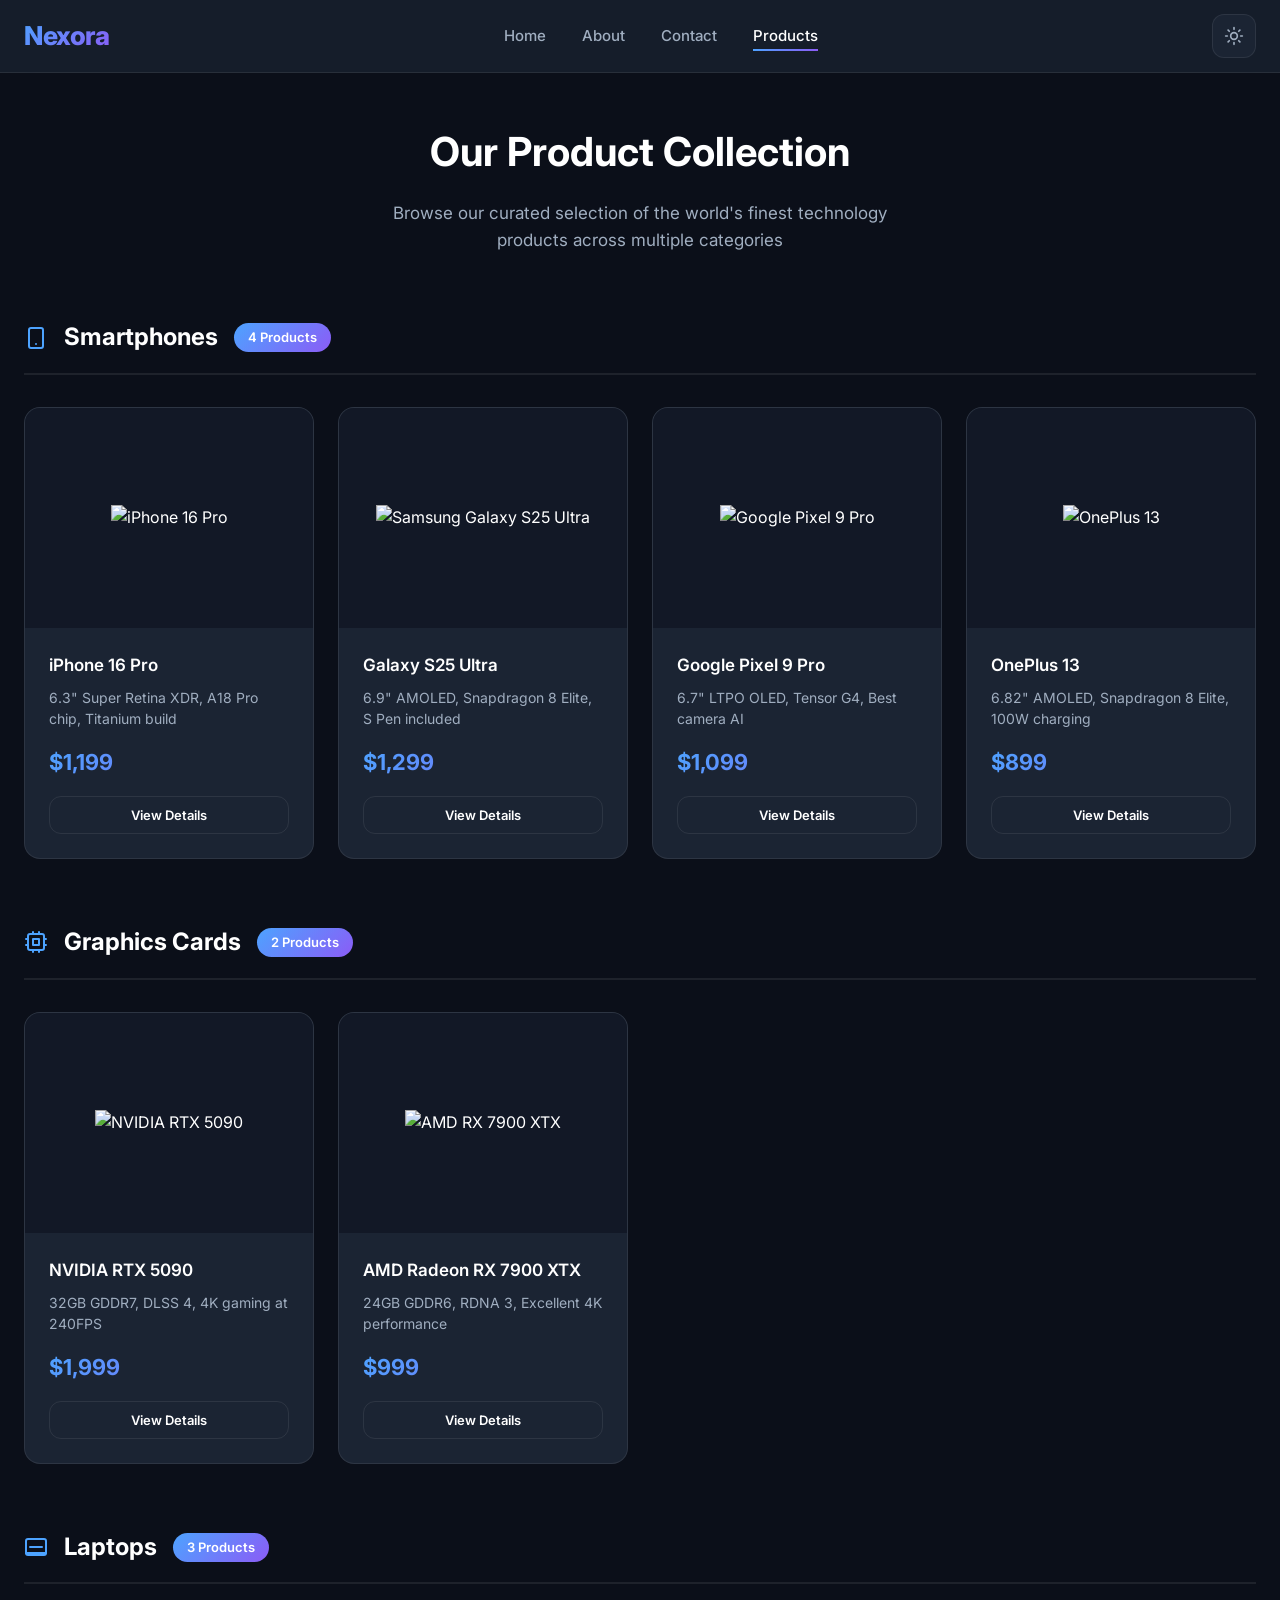
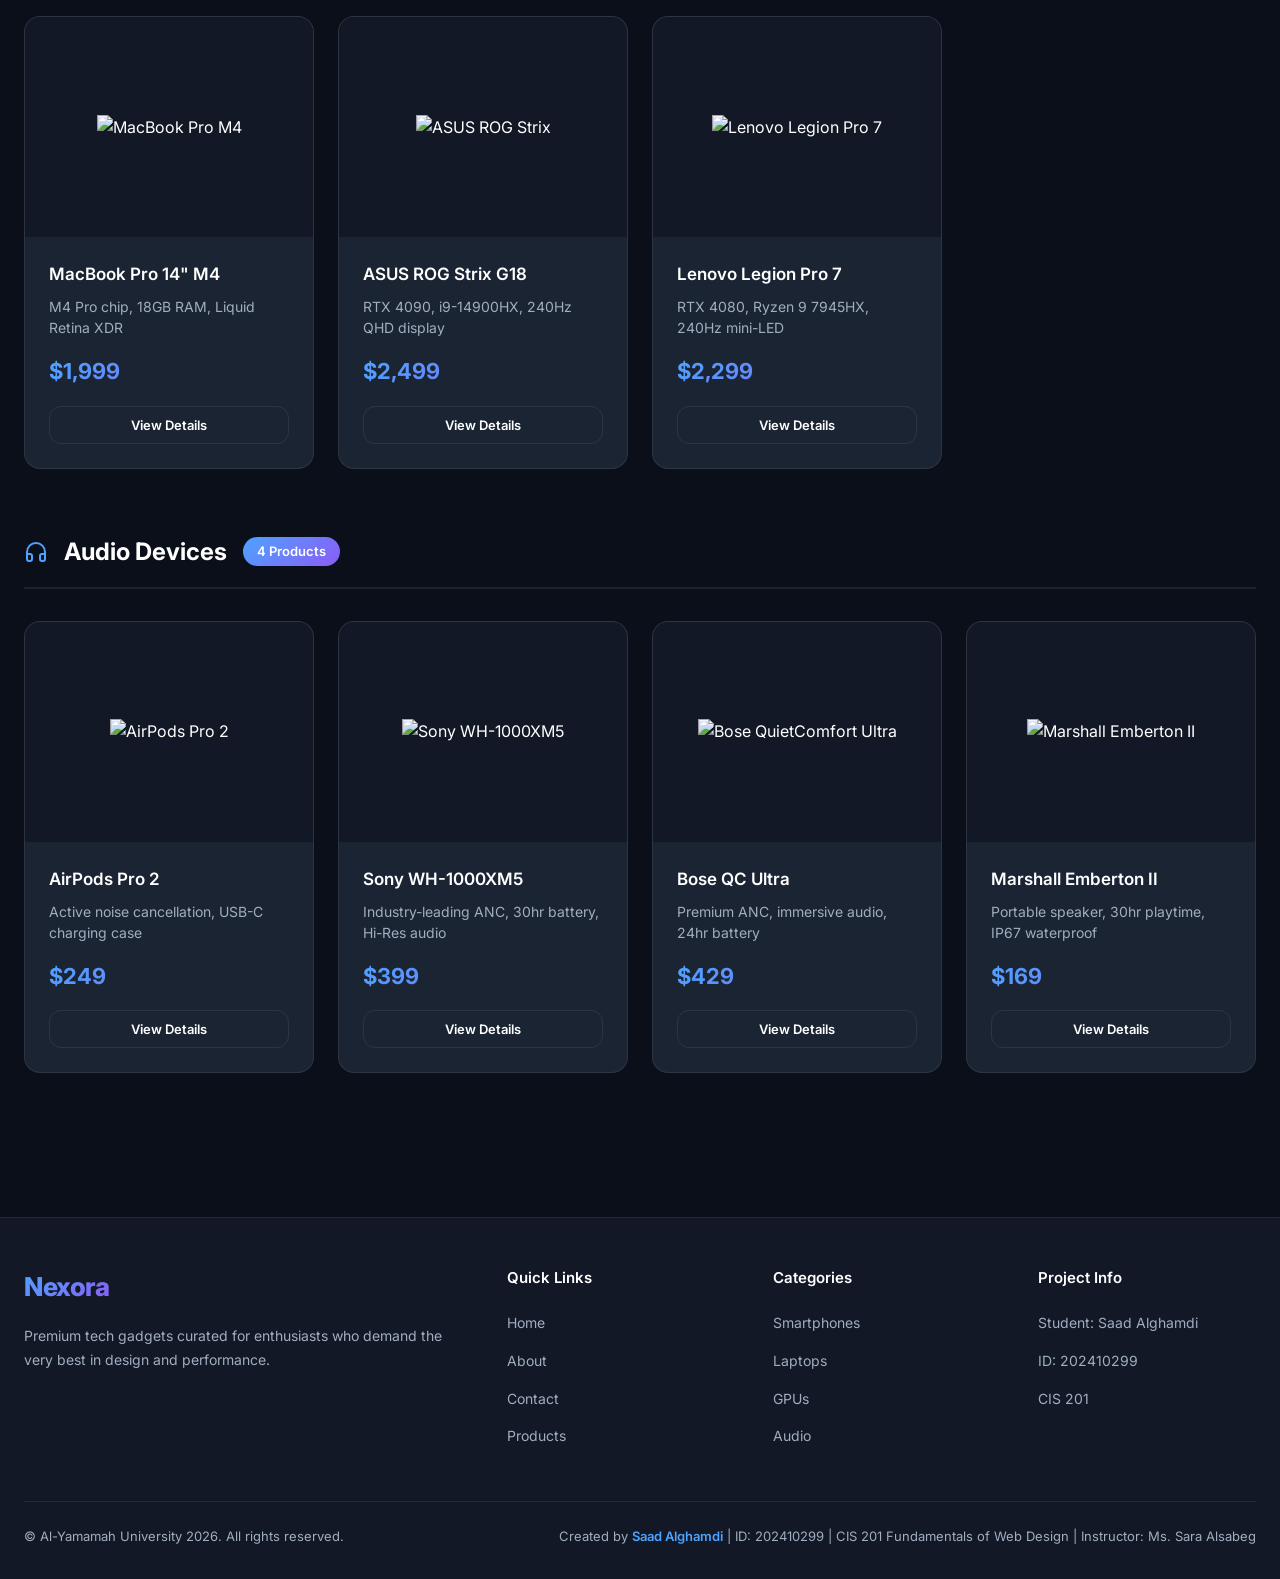
==== product.html @ 5559f3b5 "Add files via upload" ====
<!DOCTYPE html>
<html lang="en">
<head>
  <meta charset="UTF-8">
  <meta name="viewport" content="width=device-width, initial-scale=1.0">
  <title>Products - Nexora Tech</title>
  <link rel="stylesheet" href="MyStyle.css">
</head>
<body>

  <div class="page-loader">
    <div class="loader-spinner"></div>
  </div>

  <nav class="navbar">
    <div class="container">
      <a href="index.html" class="logo">Nexora</a>
      <ul class="nav-links" id="nav-links">
        <li><a href="index.html">Home</a></li>
        <li><a href="about.html">About</a></li>
        <li><a href="contact.html">Contact</a></li>
        <li><a href="product.html">Products</a></li>
      </ul>
      <div class="nav-actions">
        <button class="theme-toggle" id="theme-toggle" aria-label="Toggle theme">
          <svg xmlns="http://www.w3.org/2000/svg" width="20" height="20" viewBox="0 0 24 24" fill="none" stroke="currentColor" stroke-width="2" stroke-linecap="round" stroke-linejoin="round"><circle cx="12" cy="12" r="4"></circle><path d="M12 2v2"></path><path d="M12 20v2"></path><path d="m4.93 4.93 1.41 1.41"></path><path d="m17.66 17.66 1.41 1.41"></path><path d="M2 12h2"></path><path d="M20 12h2"></path><path d="m6.34 17.66-1.41 1.41"></path><path d="m19.07 4.93-1.41 1.41"></path></svg>
        </button>
        <button class="mobile-menu-btn" id="mobile-menu-btn" aria-label="Menu">
          <svg xmlns="http://www.w3.org/2000/svg" width="24" height="24" viewBox="0 0 24 24" fill="none" stroke="currentColor" stroke-width="2" stroke-linecap="round" stroke-linejoin="round"><line x1="4" y1="6" x2="20" y2="6"></line><line x1="4" y1="12" x2="20" y2="12"></line><line x1="4" y1="18" x2="20" y2="18"></line></svg>
        </button>
      </div>
    </div>
  </nav>

  <section class="contact-section" style="padding-top: 120px;">
    <div class="container">
      <div class="section-header fade-in">
        <h2>Our Product Collection</h2>
        <p>Browse our curated selection of the world's finest technology products across multiple categories</p>
      </div>

      <div class="category-section fade-in">
        <div class="category-header">
          <svg xmlns="http://www.w3.org/2000/svg" width="24" height="24" viewBox="0 0 24 24" fill="none" stroke="currentColor" stroke-width="2" stroke-linecap="round" stroke-linejoin="round" style="color: var(--accent-primary);"><rect x="5" y="2" width="14" height="20" rx="2" ry="2"></rect><line x1="12" y1="18" x2="12.01" y2="18"></line></svg>
          <h3>Smartphones</h3>
          <span class="category-count">4 Products</span>
        </div>
        <div class="products-grid">
          <div class="product-card">
            <div class="product-image">
              <img src="images/renamed/iphone16pro.png" alt="iPhone 16 Pro">
            </div>
            <div class="product-info">
              <h4>iPhone 16 Pro</h4>
              <p>6.3" Super Retina XDR, A18 Pro chip, Titanium build</p>
              <span class="product-price">$1,199</span>
              <button class="btn btn-outline btn-sm" style="width: 100%;">View Details</button>
            </div>
          </div>
          <div class="product-card">
            <div class="product-image">
              <img src="images/renamed/galaxy-s25-ultra.png" alt="Samsung Galaxy S25 Ultra">
            </div>
            <div class="product-info">
              <h4>Galaxy S25 Ultra</h4>
              <p>6.9" AMOLED, Snapdragon 8 Elite, S Pen included</p>
              <span class="product-price">$1,299</span>
              <button class="btn btn-outline btn-sm" style="width: 100%;">View Details</button>
            </div>
          </div>
          <div class="product-card">
            <div class="product-image">
              <img src="images/renamed/pixel-9-pro.png" alt="Google Pixel 9 Pro">
            </div>
            <div class="product-info">
              <h4>Google Pixel 9 Pro</h4>
              <p>6.7" LTPO OLED, Tensor G4, Best camera AI</p>
              <span class="product-price">$1,099</span>
              <button class="btn btn-outline btn-sm" style="width: 100%;">View Details</button>
            </div>
          </div>
          <div class="product-card">
            <div class="product-image">
              <img src="images/renamed/oneplus-13.png" alt="OnePlus 13">
            </div>
            <div class="product-info">
              <h4>OnePlus 13</h4>
              <p>6.82" AMOLED, Snapdragon 8 Elite, 100W charging</p>
              <span class="product-price">$899</span>
              <button class="btn btn-outline btn-sm" style="width: 100%;">View Details</button>
            </div>
          </div>
        </div>
      </div>

      <div class="category-section fade-in">
        <div class="category-header">
          <svg xmlns="http://www.w3.org/2000/svg" width="24" height="24" viewBox="0 0 24 24" fill="none" stroke="currentColor" stroke-width="2" stroke-linecap="round" stroke-linejoin="round" style="color: var(--accent-primary);"><rect x="4" y="4" width="16" height="16" rx="2"></rect><rect x="9" y="9" width="6" height="6"></rect><path d="M15 2v2"></path><path d="M15 20v2"></path><path d="M2 15h2"></path><path d="M2 9h2"></path><path d="M20 15h2"></path><path d="M20 9h2"></path><path d="M9 2v2"></path><path d="M9 20v2"></path></svg>
          <h3>Graphics Cards</h3>
          <span class="category-count">2 Products</span>
        </div>
        <div class="products-grid">
          <div class="product-card">
            <div class="product-image">
              <img src="images/renamed/rtx5090.png" alt="NVIDIA RTX 5090">
            </div>
            <div class="product-info">
              <h4>NVIDIA RTX 5090</h4>
              <p>32GB GDDR7, DLSS 4, 4K gaming at 240FPS</p>
              <span class="product-price">$1,999</span>
              <button class="btn btn-outline btn-sm" style="width: 100%;">View Details</button>
            </div>
          </div>
          <div class="product-card">
            <div class="product-image">
              <img src="images/renamed/rx7900xtx.png" alt="AMD RX 7900 XTX">
            </div>
            <div class="product-info">
              <h4>AMD Radeon RX 7900 XTX</h4>
              <p>24GB GDDR6, RDNA 3, Excellent 4K performance</p>
              <span class="product-price">$999</span>
              <button class="btn btn-outline btn-sm" style="width: 100%;">View Details</button>
            </div>
          </div>
        </div>
      </div>

      <div class="category-section fade-in">
        <div class="category-header">
          <svg xmlns="http://www.w3.org/2000/svg" width="24" height="24" viewBox="0 0 24 24" fill="none" stroke="currentColor" stroke-width="2" stroke-linecap="round" stroke-linejoin="round" style="color: var(--accent-primary);"><path d="M4 4h16c1.1 0 2 .9 2 2v12c0 1.1-.9 2-2 2H4c-1.1 0-2-.9-2-2V6c0-1.1.9-2 2-2z"></path><path d="M2 18h20"></path><path d="M6 12h12"></path></svg>
          <h3>Laptops</h3>
          <span class="category-count">3 Products</span>
        </div>
        <div class="products-grid">
          <div class="product-card">
            <div class="product-image">
              <img src="images/renamed/macbook-pro-m4.png" alt="MacBook Pro M4">
            </div>
            <div class="product-info">
              <h4>MacBook Pro 14" M4</h4>
              <p>M4 Pro chip, 18GB RAM, Liquid Retina XDR</p>
              <span class="product-price">$1,999</span>
              <button class="btn btn-outline btn-sm" style="width: 100%;">View Details</button>
            </div>
          </div>
          <div class="product-card">
            <div class="product-image">
              <img src="images/renamed/asus-rog.png" alt="ASUS ROG Strix">
            </div>
            <div class="product-info">
              <h4>ASUS ROG Strix G18</h4>
              <p>RTX 4090, i9-14900HX, 240Hz QHD display</p>
              <span class="product-price">$2,499</span>
              <button class="btn btn-outline btn-sm" style="width: 100%;">View Details</button>
            </div>
          </div>
          <div class="product-card">
            <div class="product-image">
              <img src="images/renamed/legion-pro-7.png" alt="Lenovo Legion Pro 7">
            </div>
            <div class="product-info">
              <h4>Lenovo Legion Pro 7</h4>
              <p>RTX 4080, Ryzen 9 7945HX, 240Hz mini-LED</p>
              <span class="product-price">$2,299</span>
              <button class="btn btn-outline btn-sm" style="width: 100%;">View Details</button>
            </div>
          </div>
        </div>
      </div>

      <div class="category-section fade-in">
        <div class="category-header">
          <svg xmlns="http://www.w3.org/2000/svg" width="24" height="24" viewBox="0 0 24 24" fill="none" stroke="currentColor" stroke-width="2" stroke-linecap="round" stroke-linejoin="round" style="color: var(--accent-primary);"><path d="M3 18v-6a9 9 0 0 1 18 0v6"></path><path d="M21 19a2 2 0 0 1-2 2h-1a2 2 0 0 1-2-2v-3a2 2 0 0 1 2-2h3zM3 19a2 2 0 0 0 2 2h1a2 2 0 0 0 2-2v-3a2 2 0 0 0-2-2H3z"></path></svg>
          <h3>Audio Devices</h3>
          <span class="category-count">4 Products</span>
        </div>
        <div class="products-grid">
          <div class="product-card">
            <div class="product-image">
              <img src="images/renamed/airpodspro.png" alt="AirPods Pro 2">
            </div>
            <div class="product-info">
              <h4>AirPods Pro 2</h4>
              <p>Active noise cancellation, USB-C charging case</p>
              <span class="product-price">$249</span>
              <button class="btn btn-outline btn-sm" style="width: 100%;">View Details</button>
            </div>
          </div>
          <div class="product-card">
            <div class="product-image">
              <img src="images/renamed/sony-wh1000xm5.png" alt="Sony WH-1000XM5">
            </div>
            <div class="product-info">
              <h4>Sony WH-1000XM5</h4>
              <p>Industry-leading ANC, 30hr battery, Hi-Res audio</p>
              <span class="product-price">$399</span>
              <button class="btn btn-outline btn-sm" style="width: 100%;">View Details</button>
            </div>
          </div>
          <div class="product-card">
            <div class="product-image">
              <img src="images/renamed/bose-qc-ultra.png" alt="Bose QuietComfort Ultra">
            </div>
            <div class="product-info">
              <h4>Bose QC Ultra</h4>
              <p>Premium ANC, immersive audio, 24hr battery</p>
              <span class="product-price">$429</span>
              <button class="btn btn-outline btn-sm" style="width: 100%;">View Details</button>
            </div>
          </div>
          <div class="product-card">
            <div class="product-image">
              <img src="images/renamed/marshall-emberton.png" alt="Marshall Emberton II">
            </div>
            <div class="product-info">
              <h4>Marshall Emberton II</h4>
              <p>Portable speaker, 30hr playtime, IP67 waterproof</p>
              <span class="product-price">$169</span>
              <button class="btn btn-outline btn-sm" style="width: 100%;">View Details</button>
            </div>
          </div>
        </div>
      </div>

    </div>
  </section>

  <footer class="footer">
    <div class="container">
      <div class="footer-content">
        <div class="footer-brand">
          <a href="index.html" class="logo">Nexora</a>
          <p>Premium tech gadgets curated for enthusiasts who demand the very best in design and performance.</p>
        </div>
        <div class="footer-col">
          <h4>Quick Links</h4>
          <ul>
            <li><a href="index.html">Home</a></li>
            <li><a href="about.html">About</a></li>
            <li><a href="contact.html">Contact</a></li>
            <li><a href="product.html">Products</a></li>
          </ul>
        </div>
        <div class="footer-col">
          <h4>Categories</h4>
          <ul>
            <li><a href="product.html">Smartphones</a></li>
            <li><a href="product.html">Laptops</a></li>
            <li><a href="product.html">GPUs</a></li>
            <li><a href="product.html">Audio</a></li>
          </ul>
        </div>
        <div class="footer-col">
          <h4>Project Info</h4>
          <ul>
            <li><a href="about.html">Student: Saad Alghamdi</a></li>
            <li><a href="about.html">ID: 202410299</a></li>
            <li><a href="about.html">CIS 201</a></li>
          </ul>
        </div>
      </div>
      <div class="footer-bottom">
        <p>&copy; Al-Yamamah University 2026. All rights reserved.</p>
        <p class="footer-student">Created by <span>Saad Alghamdi</span> | ID: 202410299 | CIS 201 Fundamentals of Web Design | Instructor: Ms. Sara Alsabeg</p>
      </div>
    </div>
  </footer>

  <script src="Myjs.js"></script>
</body>
</html>
---- MyStyle.css ----
@import url('https://fonts.googleapis.com/css2?family=Inter:wght@300;400;500;600;700;800&family=Poppins:wght@300;400;500;600;700&display=swap');

:root {
  --bg-primary: #0b0f19;
  --bg-secondary: #121826;
  --bg-card: #1b2433;
  --accent-primary: #4da3ff;
  --accent-secondary: #8b5cf6;
  --text-primary: #ffffff;
  --text-muted: #a0aec0;
  --border-color: rgba(255, 255, 255, 0.08);
  --glow-color: rgba(77, 163, 255, 0.35);
  --shadow-card: 0 8px 32px rgba(0, 0, 0, 0.4);
  --shadow-hover: 0 12px 48px rgba(77, 163, 255, 0.15);
  --glass-bg: rgba(27, 36, 51, 0.7);
  --glass-blur: 20px;
  --gradient-hero: linear-gradient(135deg, #0b0f19 0%, #121826 50%, #1a1f3a 100%);
  --gradient-accent: linear-gradient(135deg, #4da3ff 0%, #8b5cf6 100%);
  --font-main: 'Inter', 'Segoe UI', 'Poppins', sans-serif;
  --transition: all 0.3s cubic-bezier(0.4, 0, 0.2, 1);
  --radius-sm: 8px;
  --radius-md: 12px;
  --radius-lg: 16px;
  --radius-xl: 24px;
}

[data-theme="light"] {
  --bg-primary: #f0f2f5;
  --bg-secondary: #ffffff;
  --bg-card: #ffffff;
  --text-primary: #1a202c;
  --text-muted: #4a5568;
  --border-color: rgba(0, 0, 0, 0.08);
  --glow-color: rgba(77, 163, 255, 0.2);
  --shadow-card: 0 8px 32px rgba(0, 0, 0, 0.08);
  --shadow-hover: 0 12px 48px rgba(77, 163, 255, 0.12);
  --glass-bg: rgba(255, 255, 255, 0.75);
  --gradient-hero: linear-gradient(135deg, #f0f2f5 0%, #e2e8f0 50%, #dbeafe 100%);
}

* {
  margin: 0;
  padding: 0;
  box-sizing: border-box;
}

html {
  scroll-behavior: smooth;
}

body {
  font-family: var(--font-main);
  background: var(--bg-primary);
  color: var(--text-primary);
  line-height: 1.6;
  overflow-x: hidden;
  transition: background 0.3s ease, color 0.3s ease;
}

.container {
  max-width: 1280px;
  margin: 0 auto;
  padding: 0 24px;
}

.navbar {
  position: fixed;
  top: 0;
  left: 0;
  right: 0;
  z-index: 1000;
  background: var(--glass-bg);
  backdrop-filter: blur(var(--glass-blur));
  -webkit-backdrop-filter: blur(var(--glass-blur));
  border-bottom: 1px solid var(--border-color);
  transition: var(--transition);
}

.navbar .container {
  display: flex;
  align-items: center;
  justify-content: space-between;
  height: 72px;
}

.logo {
  font-size: 26px;
  font-weight: 800;
  background: var(--gradient-accent);
  -webkit-background-clip: text;
  -webkit-text-fill-color: transparent;
  background-clip: text;
  text-decoration: none;
  letter-spacing: -0.5px;
}

.nav-links {
  display: flex;
  list-style: none;
  gap: 36px;
  align-items: center;
}

.nav-links a {
  color: var(--text-muted);
  text-decoration: none;
  font-size: 15px;
  font-weight: 500;
  position: relative;
  transition: var(--transition);
  padding: 6px 0;
}

.nav-links a::after {
  content: '';
  position: absolute;
  bottom: 0;
  left: 0;
  width: 0;
  height: 2px;
  background: var(--gradient-accent);
  transition: width 0.3s ease;
}

.nav-links a:hover,
.nav-links a.active {
  color: var(--text-primary);
}

.nav-links a:hover::after,
.nav-links a.active::after {
  width: 100%;
}

.nav-actions {
  display: flex;
  align-items: center;
  gap: 16px;
}

.theme-toggle {
  background: var(--bg-card);
  border: 1px solid var(--border-color);
  width: 44px;
  height: 44px;
  border-radius: var(--radius-md);
  cursor: pointer;
  display: flex;
  align-items: center;
  justify-content: center;
  color: var(--text-muted);
  transition: var(--transition);
}

.theme-toggle:hover {
  border-color: var(--accent-primary);
  color: var(--accent-primary);
  box-shadow: 0 0 16px var(--glow-color);
}

.mobile-menu-btn {
  display: none;
  background: none;
  border: none;
  color: var(--text-primary);
  cursor: pointer;
  padding: 8px;
}

.btn {
  display: inline-flex;
  align-items: center;
  justify-content: center;
  padding: 14px 32px;
  font-size: 15px;
  font-weight: 600;
  font-family: var(--font-main);
  border-radius: var(--radius-md);
  cursor: pointer;
  text-decoration: none;
  transition: var(--transition);
  border: none;
  gap: 8px;
}

.btn-primary {
  background: var(--gradient-accent);
  color: #ffffff;
  box-shadow: 0 4px 16px rgba(77, 163, 255, 0.3);
}

.btn-primary:hover {
  transform: translateY(-2px);
  box-shadow: 0 8px 28px rgba(77, 163, 255, 0.45);
}

.btn-outline {
  background: transparent;
  color: var(--text-primary);
  border: 1px solid var(--border-color);
}

.btn-outline:hover {
  border-color: var(--accent-primary);
  color: var(--accent-primary);
  background: rgba(77, 163, 255, 0.05);
}

.btn-sm {
  padding: 10px 20px;
  font-size: 13px;
}

.hero {
  min-height: 100vh;
  display: flex;
  align-items: center;
  background: var(--gradient-hero);
  position: relative;
  overflow: hidden;
  padding-top: 72px;
}

.hero::before {
  content: '';
  position: absolute;
  top: -50%;
  right: -20%;
  width: 800px;
  height: 800px;
  background: radial-gradient(circle, var(--glow-color) 0%, transparent 70%);
  animation: pulse 8s ease-in-out infinite;
}

@keyframes pulse {
  0%, 100% { transform: scale(1); opacity: 0.6; }
  50% { transform: scale(1.15); opacity: 0.8; }
}

.hero .container {
  display: grid;
  grid-template-columns: 1fr 1fr;
  gap: 60px;
  align-items: center;
  position: relative;
  z-index: 1;
}

.hero-content h1 {
  font-size: clamp(40px, 5vw, 64px);
  font-weight: 800;
  line-height: 1.1;
  margin-bottom: 24px;
  letter-spacing: -1.5px;
}

.hero-content h1 span {
  background: var(--gradient-accent);
  -webkit-background-clip: text;
  -webkit-text-fill-color: transparent;
  background-clip: text;
}

.hero-content p {
  font-size: 18px;
  color: var(--text-muted);
  margin-bottom: 40px;
  max-width: 520px;
  line-height: 1.7;
}

.hero-buttons {
  display: flex;
  gap: 16px;
  flex-wrap: wrap;
}

.hero-image {
  position: relative;
  border-radius: var(--radius-xl);
  overflow: hidden;
  box-shadow: 0 24px 80px rgba(0, 0, 0, 0.5);
}

.hero-image img {
  width: 100%;
  height: auto;
  display: block;
  border-radius: var(--radius-xl);
}

.section {
  padding: 100px 0;
}

.section-header {
  text-align: center;
  margin-bottom: 64px;
}

.section-header h2 {
  font-size: clamp(28px, 3.5vw, 40px);
  font-weight: 700;
  margin-bottom: 16px;
}

.section-header p {
  color: var(--text-muted);
  font-size: 17px;
  max-width: 560px;
  margin: 0 auto;
}

.features-grid {
  display: grid;
  grid-template-columns: repeat(3, 1fr);
  gap: 30px;
}

.feature-card {
  background: var(--bg-card);
  border: 1px solid var(--border-color);
  border-radius: var(--radius-lg);
  padding: 40px 32px;
  text-align: center;
  transition: var(--transition);
  position: relative;
  overflow: hidden;
}

.feature-card::before {
  content: '';
  position: absolute;
  top: 0;
  left: 0;
  right: 0;
  height: 3px;
  background: var(--gradient-accent);
  transform: scaleX(0);
  transition: transform 0.3s ease;
}

.feature-card:hover {
  transform: translateY(-8px);
  box-shadow: var(--shadow-hover);
  border-color: rgba(77, 163, 255, 0.2);
}

.feature-card:hover::before {
  transform: scaleX(1);
}

.feature-icon {
  width: 64px;
  height: 64px;
  background: var(--gradient-accent);
  border-radius: var(--radius-md);
  display: flex;
  align-items: center;
  justify-content: center;
  margin: 0 auto 24px;
  font-size: 28px;
  color: #fff;
}

.feature-card h3 {
  font-size: 20px;
  font-weight: 600;
  margin-bottom: 12px;
}

.feature-card p {
  color: var(--text-muted);
  font-size: 15px;
  line-height: 1.6;
}

.products-grid {
  display: grid;
  grid-template-columns: repeat(4, 1fr);
  gap: 24px;
}

.product-card {
  background: var(--bg-card);
  border: 1px solid var(--border-color);
  border-radius: var(--radius-lg);
  overflow: hidden;
  transition: var(--transition);
  position: relative;
}

.product-card:hover {
  transform: translateY(-6px);
  box-shadow: var(--shadow-hover);
  border-color: rgba(77, 163, 255, 0.2);
}

.product-image {
  position: relative;
  height: 220px;
  overflow: hidden;
  background: var(--bg-secondary);
  display: flex;
  align-items: center;
  justify-content: center;
}

.product-image img {
  max-width: 85%;
  max-height: 85%;
  object-fit: contain;
  transition: transform 0.4s ease;
}

.product-card:hover .product-image img {
  transform: scale(1.08);
}

.product-info {
  padding: 24px;
}

.product-info h4 {
  font-size: 17px;
  font-weight: 600;
  margin-bottom: 8px;
}

.product-info p {
  color: var(--text-muted);
  font-size: 14px;
  margin-bottom: 16px;
  line-height: 1.5;
}

.product-price {
  font-size: 22px;
  font-weight: 700;
  background: var(--gradient-accent);
  -webkit-background-clip: text;
  -webkit-text-fill-color: transparent;
  background-clip: text;
  margin-bottom: 16px;
  display: block;
}

.testimonials-grid {
  display: grid;
  grid-template-columns: repeat(3, 1fr);
  gap: 30px;
}

.testimonial-card {
  background: var(--bg-card);
  border: 1px solid var(--border-color);
  border-radius: var(--radius-lg);
  padding: 36px 28px;
  transition: var(--transition);
}

.testimonial-card:hover {
  transform: translateY(-4px);
  box-shadow: var(--shadow-hover);
}

.testimonial-stars {
  color: #f59e0b;
  font-size: 18px;
  margin-bottom: 16px;
}

.testimonial-text {
  color: var(--text-muted);
  font-size: 15px;
  line-height: 1.7;
  margin-bottom: 20px;
  font-style: italic;
}

.testimonial-author {
  display: flex;
  align-items: center;
  gap: 14px;
}

.testimonial-avatar {
  width: 48px;
  height: 48px;
  border-radius: 50%;
  background: var(--gradient-accent);
  display: flex;
  align-items: center;
  justify-content: center;
  font-weight: 700;
  font-size: 18px;
  color: #fff;
}

.testimonial-author-info h5 {
  font-size: 15px;
  font-weight: 600;
}

.testimonial-author-info span {
  font-size: 13px;
  color: var(--text-muted);
}

.category-section {
  margin-bottom: 64px;
}

.category-header {
  display: flex;
  align-items: center;
  gap: 16px;
  margin-bottom: 32px;
  padding-bottom: 16px;
  border-bottom: 2px solid var(--border-color);
}

.category-header h3 {
  font-size: 24px;
  font-weight: 700;
}

.category-count {
  background: var(--gradient-accent);
  color: #fff;
  padding: 4px 14px;
  border-radius: 20px;
  font-size: 13px;
  font-weight: 600;
}

.about-hero {
  padding: 140px 0 80px;
  background: var(--gradient-hero);
  text-align: center;
}

.about-hero h1 {
  font-size: clamp(32px, 4vw, 48px);
  font-weight: 800;
  margin-bottom: 16px;
}

.about-hero p {
  color: var(--text-muted);
  font-size: 18px;
  max-width: 600px;
  margin: 0 auto;
}

.about-grid {
  display: grid;
  grid-template-columns: 280px 1fr;
  gap: 48px;
  margin-top: 48px;
}

.about-sidebar {
  background: var(--bg-card);
  border: 1px solid var(--border-color);
  border-radius: var(--radius-lg);
  padding: 32px;
  height: fit-content;
  position: sticky;
  top: 100px;
}

.about-avatar {
  width: 120px;
  height: 120px;
  border-radius: 50%;
  background: var(--gradient-accent);
  display: flex;
  align-items: center;
  justify-content: center;
  font-size: 48px;
  font-weight: 700;
  color: #fff;
  margin: 0 auto 20px;
}

.about-sidebar h3 {
  text-align: center;
  font-size: 20px;
  font-weight: 700;
  margin-bottom: 4px;
}

.about-sidebar .major {
  text-align: center;
  color: var(--accent-primary);
  font-size: 14px;
  font-weight: 500;
  margin-bottom: 20px;
}

.about-sidebar-info {
  display: flex;
  flex-direction: column;
  gap: 12px;
}

.about-info-item {
  display: flex;
  align-items: center;
  gap: 10px;
  font-size: 14px;
  color: var(--text-muted);
}

.about-info-item svg {
  width: 18px;
  height: 18px;
  color: var(--accent-primary);
  flex-shrink: 0;
}

.about-content h2 {
  font-size: 28px;
  font-weight: 700;
  margin-bottom: 20px;
  padding-bottom: 12px;
  border-bottom: 2px solid var(--border-color);
}

.about-content p {
  color: var(--text-muted);
  line-height: 1.8;
  margin-bottom: 20px;
  font-size: 15px;
}

.skills-grid {
  display: grid;
  grid-template-columns: repeat(4, 1fr);
  gap: 16px;
  margin: 24px 0;
}

.skill-badge {
  background: var(--bg-card);
  border: 1px solid var(--border-color);
  border-radius: var(--radius-md);
  padding: 16px 12px;
  text-align: center;
  transition: var(--transition);
  font-size: 14px;
  font-weight: 500;
}

.skill-badge:hover {
  border-color: var(--accent-primary);
  box-shadow: 0 0 16px var(--glow-color);
  transform: translateY(-3px);
}

.cert-list {
  display: flex;
  flex-direction: column;
  gap: 12px;
  margin: 24px 0;
}

.cert-item {
  background: var(--bg-card);
  border: 1px solid var(--border-color);
  border-radius: var(--radius-md);
  padding: 18px 20px;
  display: flex;
  align-items: center;
  gap: 14px;
  transition: var(--transition);
}

.cert-item:hover {
  border-color: var(--accent-secondary);
  transform: translateX(4px);
}

.cert-icon {
  width: 40px;
  height: 40px;
  background: rgba(139, 92, 246, 0.15);
  border-radius: var(--radius-sm);
  display: flex;
  align-items: center;
  justify-content: center;
  font-size: 18px;
  color: var(--accent-secondary);
  flex-shrink: 0;
}

.cert-item span {
  font-size: 14px;
  font-weight: 500;
}

.hobbies-grid {
  display: grid;
  grid-template-columns: repeat(3, 1fr);
  gap: 16px;
  margin: 24px 0;
}

.hobby-card {
  background: var(--bg-card);
  border: 1px solid var(--border-color);
  border-radius: var(--radius-md);
  padding: 24px 16px;
  text-align: center;
  transition: var(--transition);
}

.hobby-card:hover {
  border-color: var(--accent-primary);
  transform: translateY(-4px);
}

.hobby-icon {
  font-size: 32px;
  margin-bottom: 10px;
}

.hobby-card span {
  font-size: 14px;
  font-weight: 500;
  color: var(--text-muted);
}

.contact-section {
  padding: 140px 0 80px;
}

.contact-grid {
  display: grid;
  grid-template-columns: 1fr 1fr;
  gap: 60px;
  align-items: start;
}

.contact-info h2 {
  font-size: 36px;
  font-weight: 800;
  margin-bottom: 20px;
}

.contact-info > p {
  color: var(--text-muted);
  font-size: 16px;
  line-height: 1.7;
  margin-bottom: 40px;
}

.contact-details {
  display: flex;
  flex-direction: column;
  gap: 24px;
}

.contact-item {
  display: flex;
  align-items: flex-start;
  gap: 16px;
}

.contact-item-icon {
  width: 48px;
  height: 48px;
  background: var(--bg-card);
  border: 1px solid var(--border-color);
  border-radius: var(--radius-md);
  display: flex;
  align-items: center;
  justify-content: center;
  color: var(--accent-primary);
  flex-shrink: 0;
}

.contact-item h4 {
  font-size: 15px;
  font-weight: 600;
  margin-bottom: 4px;
}

.contact-item p {
  color: var(--text-muted);
  font-size: 14px;
}

.contact-form-wrapper {
  background: var(--bg-card);
  border: 1px solid var(--border-color);
  border-radius: var(--radius-lg);
  padding: 40px;
}

.form-group {
  margin-bottom: 24px;
}

.form-group label {
  display: block;
  font-size: 14px;
  font-weight: 500;
  margin-bottom: 8px;
  color: var(--text-primary);
}

.form-group input,
.form-group textarea {
  width: 100%;
  padding: 14px 16px;
  background: var(--bg-secondary);
  border: 1px solid var(--border-color);
  border-radius: var(--radius-md);
  color: var(--text-primary);
  font-family: var(--font-main);
  font-size: 15px;
  transition: var(--transition);
}

.form-group input:focus,
.form-group textarea:focus {
  outline: none;
  border-color: var(--accent-primary);
  box-shadow: 0 0 0 3px rgba(77, 163, 255, 0.1);
}

.form-group textarea {
  min-height: 140px;
  resize: vertical;
}

.form-error {
  color: #ef4444;
  font-size: 13px;
  margin-top: 6px;
  display: none;
}

.form-group.has-error input,
.form-group.has-error textarea {
  border-color: #ef4444;
}

.form-group.has-error .form-error {
  display: block;
}

.footer {
  background: var(--bg-secondary);
  border-top: 1px solid var(--border-color);
  padding: 48px 0 32px;
}

.footer-content {
  display: grid;
  grid-template-columns: 2fr 1fr 1fr 1fr;
  gap: 48px;
  margin-bottom: 40px;
}

.footer-brand .logo {
  margin-bottom: 16px;
  display: inline-block;
}

.footer-brand p {
  color: var(--text-muted);
  font-size: 14px;
  line-height: 1.7;
}

.footer-col h4 {
  font-size: 15px;
  font-weight: 600;
  margin-bottom: 20px;
  color: var(--text-primary);
}

.footer-col ul {
  list-style: none;
}

.footer-col ul li {
  margin-bottom: 12px;
}

.footer-col ul li a {
  color: var(--text-muted);
  text-decoration: none;
  font-size: 14px;
  transition: color 0.2s ease;
}

.footer-col ul li a:hover {
  color: var(--accent-primary);
}

.footer-bottom {
  border-top: 1px solid var(--border-color);
  padding-top: 24px;
  display: flex;
  justify-content: space-between;
  align-items: center;
  flex-wrap: wrap;
  gap: 16px;
}

.footer-bottom p {
  color: var(--text-muted);
  font-size: 13px;
}

.footer-student {
  font-size: 13px;
  color: var(--text-muted);
}

.footer-student span {
  color: var(--accent-primary);
  font-weight: 600;
}

.fade-in {
  opacity: 0;
  transform: translateY(30px);
  transition: opacity 0.6s ease, transform 0.6s ease;
}

.fade-in.visible {
  opacity: 1;
  transform: translateY(0);
}

.stagger-1 { transition-delay: 0.1s; }
.stagger-2 { transition-delay: 0.2s; }
.stagger-3 { transition-delay: 0.3s; }
.stagger-4 { transition-delay: 0.4s; }

.page-loader {
  position: fixed;
  top: 0;
  left: 0;
  right: 0;
  bottom: 0;
  background: var(--bg-primary);
  z-index: 9999;
  display: flex;
  align-items: center;
  justify-content: center;
  transition: opacity 0.4s ease, visibility 0.4s ease;
}

.page-loader.loaded {
  opacity: 0;
  visibility: hidden;
}

.loader-spinner {
  width: 48px;
  height: 48px;
  border: 3px solid var(--border-color);
  border-top-color: var(--accent-primary);
  border-radius: 50%;
  animation: spin 0.8s linear infinite;
}

@keyframes spin {
  to { transform: rotate(360deg); }
}

@media (max-width: 1024px) {
  .products-grid {
    grid-template-columns: repeat(3, 1fr);
  }
  .footer-content {
    grid-template-columns: 1fr 1fr;
  }
}

@media (max-width: 768px) {
  .nav-links {
    display: none;
    position: absolute;
    top: 72px;
    left: 0;
    right: 0;
    background: var(--glass-bg);
    backdrop-filter: blur(var(--glass-blur));
    flex-direction: column;
    padding: 24px;
    gap: 16px;
    border-bottom: 1px solid var(--border-color);
  }

  .nav-links.active {
    display: flex;
  }

  .mobile-menu-btn {
    display: block;
  }

  .hero .container {
    grid-template-columns: 1fr;
    text-align: center;
  }

  .hero-content p {
    margin: 0 auto 40px;
  }

  .hero-buttons {
    justify-content: center;
  }

  .hero-image {
    order: -1;
  }

  .features-grid,
  .testimonials-grid {
    grid-template-columns: 1fr;
  }

  .products-grid {
    grid-template-columns: repeat(2, 1fr);
  }

  .skills-grid {
    grid-template-columns: repeat(2, 1fr);
  }

  .hobbies-grid {
    grid-template-columns: repeat(2, 1fr);
  }

  .about-grid {
    grid-template-columns: 1fr;
  }

  .about-sidebar {
    position: static;
  }

  .contact-grid {
    grid-template-columns: 1fr;
  }

  .footer-content {
    grid-template-columns: 1fr;
    gap: 32px;
  }

  .section {
    padding: 60px 0;
  }
}

@media (max-width: 480px) {
  .products-grid {
    grid-template-columns: 1fr;
  }

  .hero-content h1 {
    font-size: 32px;
  }

  .contact-form-wrapper {
    padding: 24px;
  }
}

::-webkit-scrollbar {
  width: 8px;
}

::-webkit-scrollbar-track {
  background: var(--bg-primary);
}

::-webkit-scrollbar-thumb {
  background: var(--bg-card);
  border-radius: 4px;
}

::-webkit-scrollbar-thumb:hover {
  background: var(--accent-primary);
}

::selection {
  background: rgba(77, 163, 255, 0.3);
  color: var(--text-primary);
}
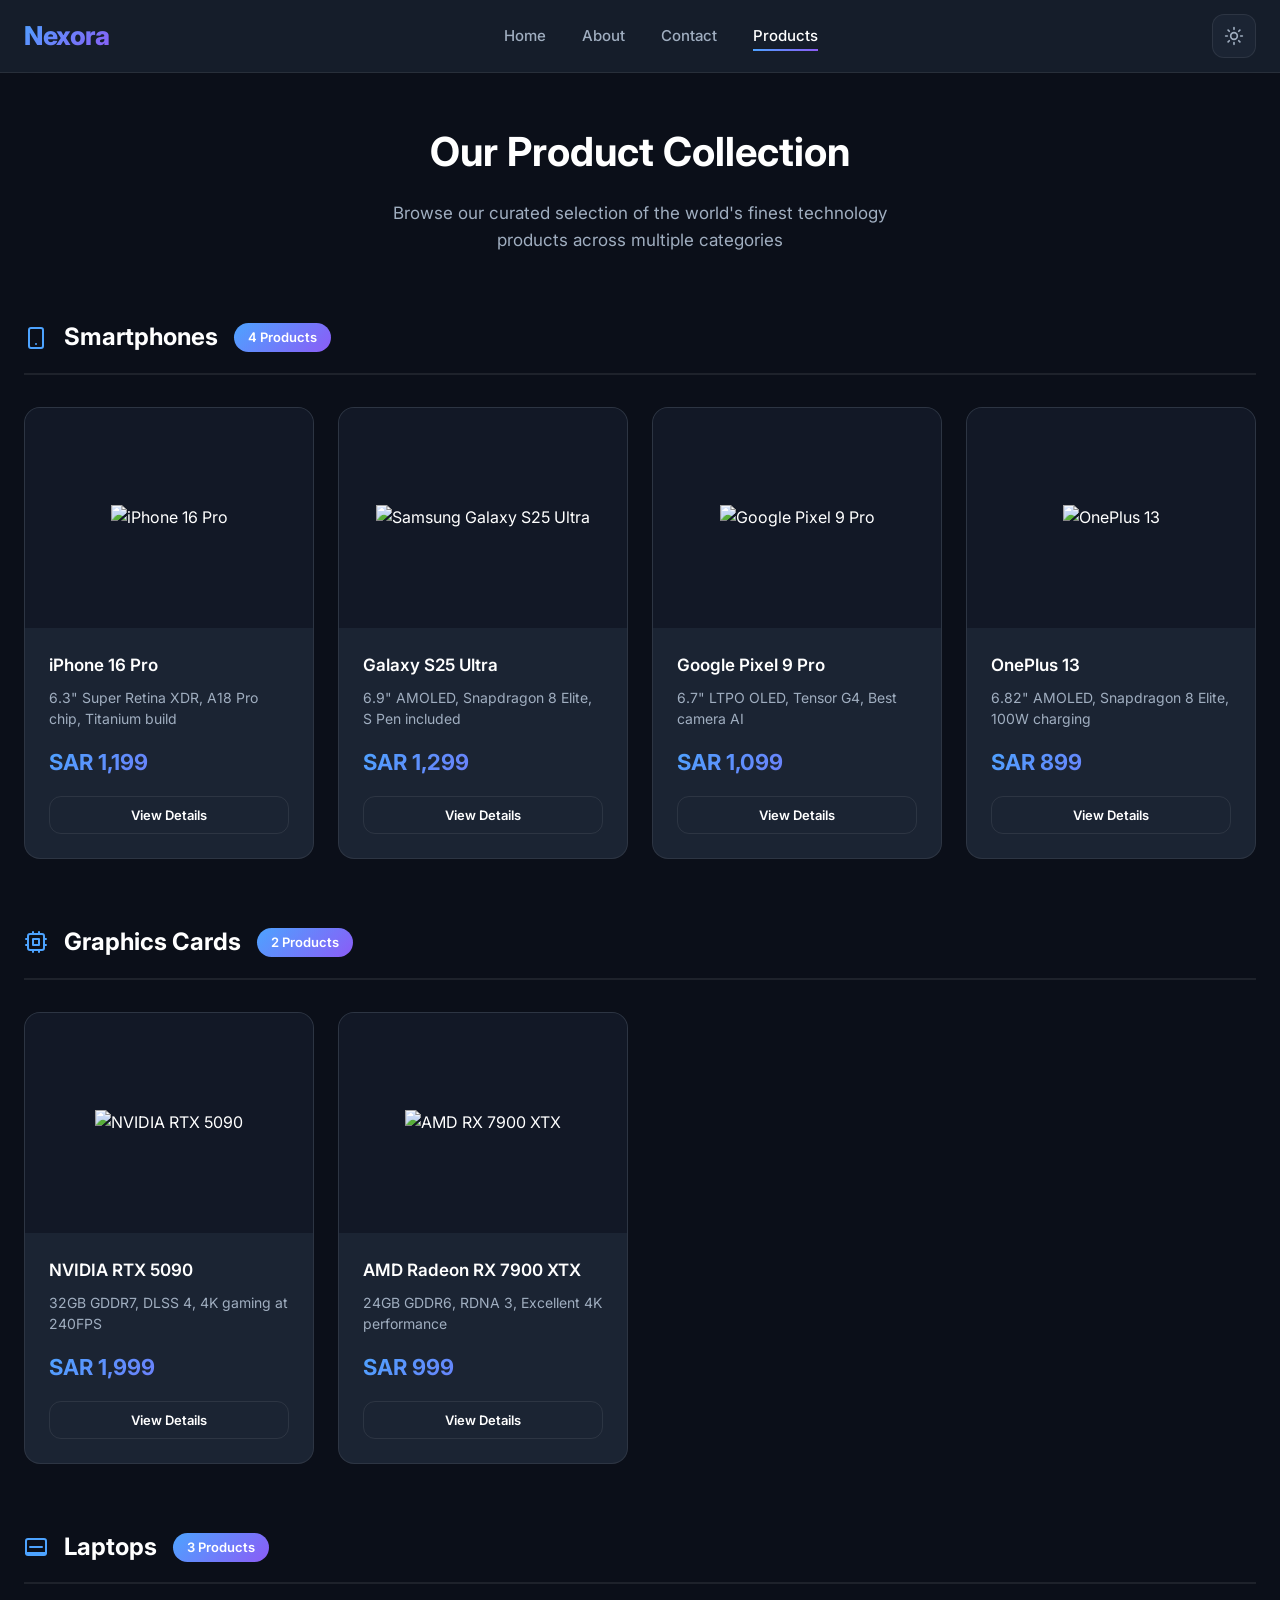
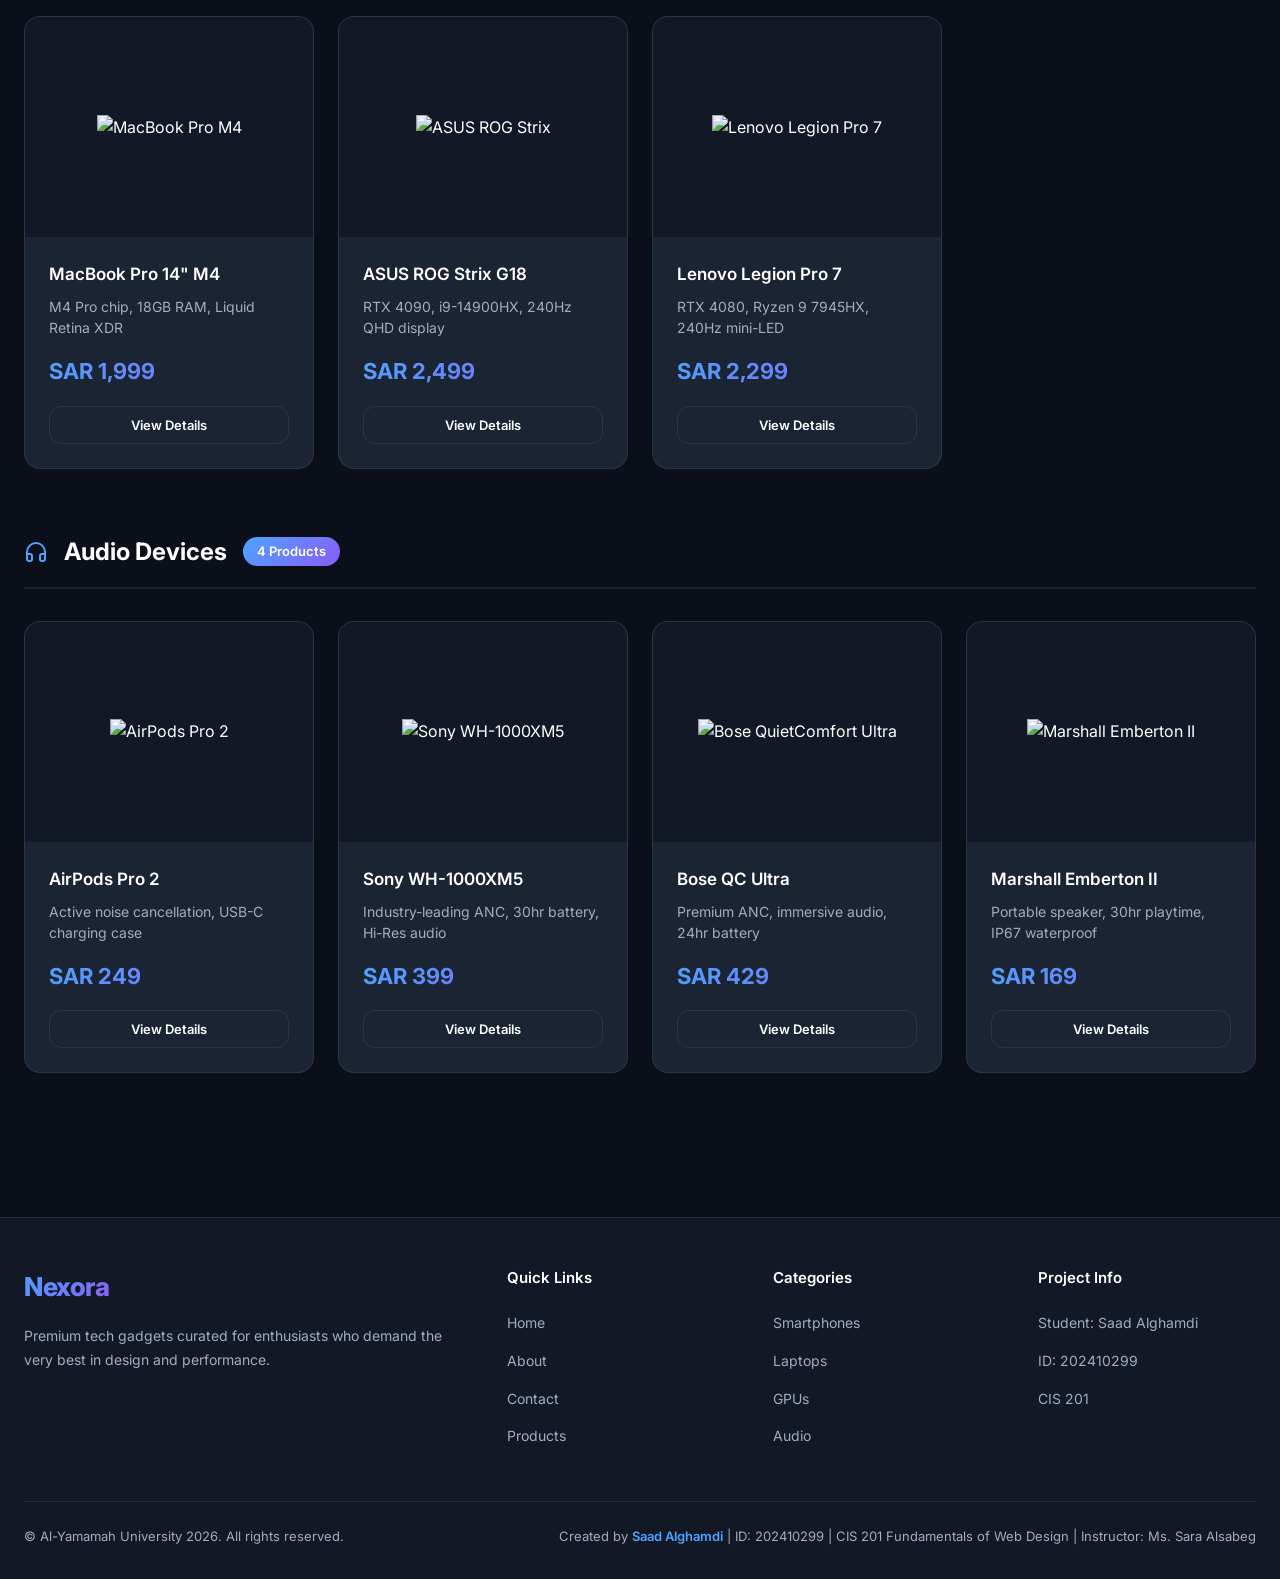
==== commit 7016af86: "Add files via upload" ====
--- a/product.html
+++ b/product.html
@@ -53,7 +53,7 @@
             <div class="product-info">
               <h4>iPhone 16 Pro</h4>
               <p>6.3" Super Retina XDR, A18 Pro chip, Titanium build</p>
-              <span class="product-price">$1,199</span>
+              <span class="product-price">SAR 1,199</span>
               <button class="btn btn-outline btn-sm" style="width: 100%;">View Details</button>
             </div>
           </div>
@@ -64,7 +64,7 @@
             <div class="product-info">
               <h4>Galaxy S25 Ultra</h4>
               <p>6.9" AMOLED, Snapdragon 8 Elite, S Pen included</p>
-              <span class="product-price">$1,299</span>
+              <span class="product-price">SAR 1,299</span>
               <button class="btn btn-outline btn-sm" style="width: 100%;">View Details</button>
             </div>
           </div>
@@ -75,7 +75,7 @@
             <div class="product-info">
               <h4>Google Pixel 9 Pro</h4>
               <p>6.7" LTPO OLED, Tensor G4, Best camera AI</p>
-              <span class="product-price">$1,099</span>
+              <span class="product-price">SAR 1,099</span>
               <button class="btn btn-outline btn-sm" style="width: 100%;">View Details</button>
             </div>
           </div>
@@ -86,7 +86,7 @@
             <div class="product-info">
               <h4>OnePlus 13</h4>
               <p>6.82" AMOLED, Snapdragon 8 Elite, 100W charging</p>
-              <span class="product-price">$899</span>
+              <span class="product-price">SAR 899</span>
               <button class="btn btn-outline btn-sm" style="width: 100%;">View Details</button>
             </div>
           </div>
@@ -107,7 +107,7 @@
             <div class="product-info">
               <h4>NVIDIA RTX 5090</h4>
               <p>32GB GDDR7, DLSS 4, 4K gaming at 240FPS</p>
-              <span class="product-price">$1,999</span>
+              <span class="product-price">SAR 1,999</span>
               <button class="btn btn-outline btn-sm" style="width: 100%;">View Details</button>
             </div>
           </div>
@@ -118,7 +118,7 @@
             <div class="product-info">
               <h4>AMD Radeon RX 7900 XTX</h4>
               <p>24GB GDDR6, RDNA 3, Excellent 4K performance</p>
-              <span class="product-price">$999</span>
+              <span class="product-price">SAR 999</span>
               <button class="btn btn-outline btn-sm" style="width: 100%;">View Details</button>
             </div>
           </div>
@@ -139,7 +139,7 @@
             <div class="product-info">
               <h4>MacBook Pro 14" M4</h4>
               <p>M4 Pro chip, 18GB RAM, Liquid Retina XDR</p>
-              <span class="product-price">$1,999</span>
+              <span class="product-price">SAR 1,999</span>
               <button class="btn btn-outline btn-sm" style="width: 100%;">View Details</button>
             </div>
           </div>
@@ -150,7 +150,7 @@
             <div class="product-info">
               <h4>ASUS ROG Strix G18</h4>
               <p>RTX 4090, i9-14900HX, 240Hz QHD display</p>
-              <span class="product-price">$2,499</span>
+              <span class="product-price">SAR 2,499</span>
               <button class="btn btn-outline btn-sm" style="width: 100%;">View Details</button>
             </div>
           </div>
@@ -161,7 +161,7 @@
             <div class="product-info">
               <h4>Lenovo Legion Pro 7</h4>
               <p>RTX 4080, Ryzen 9 7945HX, 240Hz mini-LED</p>
-              <span class="product-price">$2,299</span>
+              <span class="product-price">SAR 2,299</span>
               <button class="btn btn-outline btn-sm" style="width: 100%;">View Details</button>
             </div>
           </div>
@@ -182,7 +182,7 @@
             <div class="product-info">
               <h4>AirPods Pro 2</h4>
               <p>Active noise cancellation, USB-C charging case</p>
-              <span class="product-price">$249</span>
+              <span class="product-price">SAR 249</span>
               <button class="btn btn-outline btn-sm" style="width: 100%;">View Details</button>
             </div>
           </div>
@@ -193,7 +193,7 @@
             <div class="product-info">
               <h4>Sony WH-1000XM5</h4>
               <p>Industry-leading ANC, 30hr battery, Hi-Res audio</p>
-              <span class="product-price">$399</span>
+              <span class="product-price">SAR 399</span>
               <button class="btn btn-outline btn-sm" style="width: 100%;">View Details</button>
             </div>
           </div>
@@ -204,7 +204,7 @@
             <div class="product-info">
               <h4>Bose QC Ultra</h4>
               <p>Premium ANC, immersive audio, 24hr battery</p>
-              <span class="product-price">$429</span>
+              <span class="product-price">SAR 429</span>
               <button class="btn btn-outline btn-sm" style="width: 100%;">View Details</button>
             </div>
           </div>
@@ -215,7 +215,7 @@
             <div class="product-info">
               <h4>Marshall Emberton II</h4>
               <p>Portable speaker, 30hr playtime, IP67 waterproof</p>
-              <span class="product-price">$169</span>
+              <span class="product-price">SAR 169</span>
               <button class="btn btn-outline btn-sm" style="width: 100%;">View Details</button>
             </div>
           </div>
